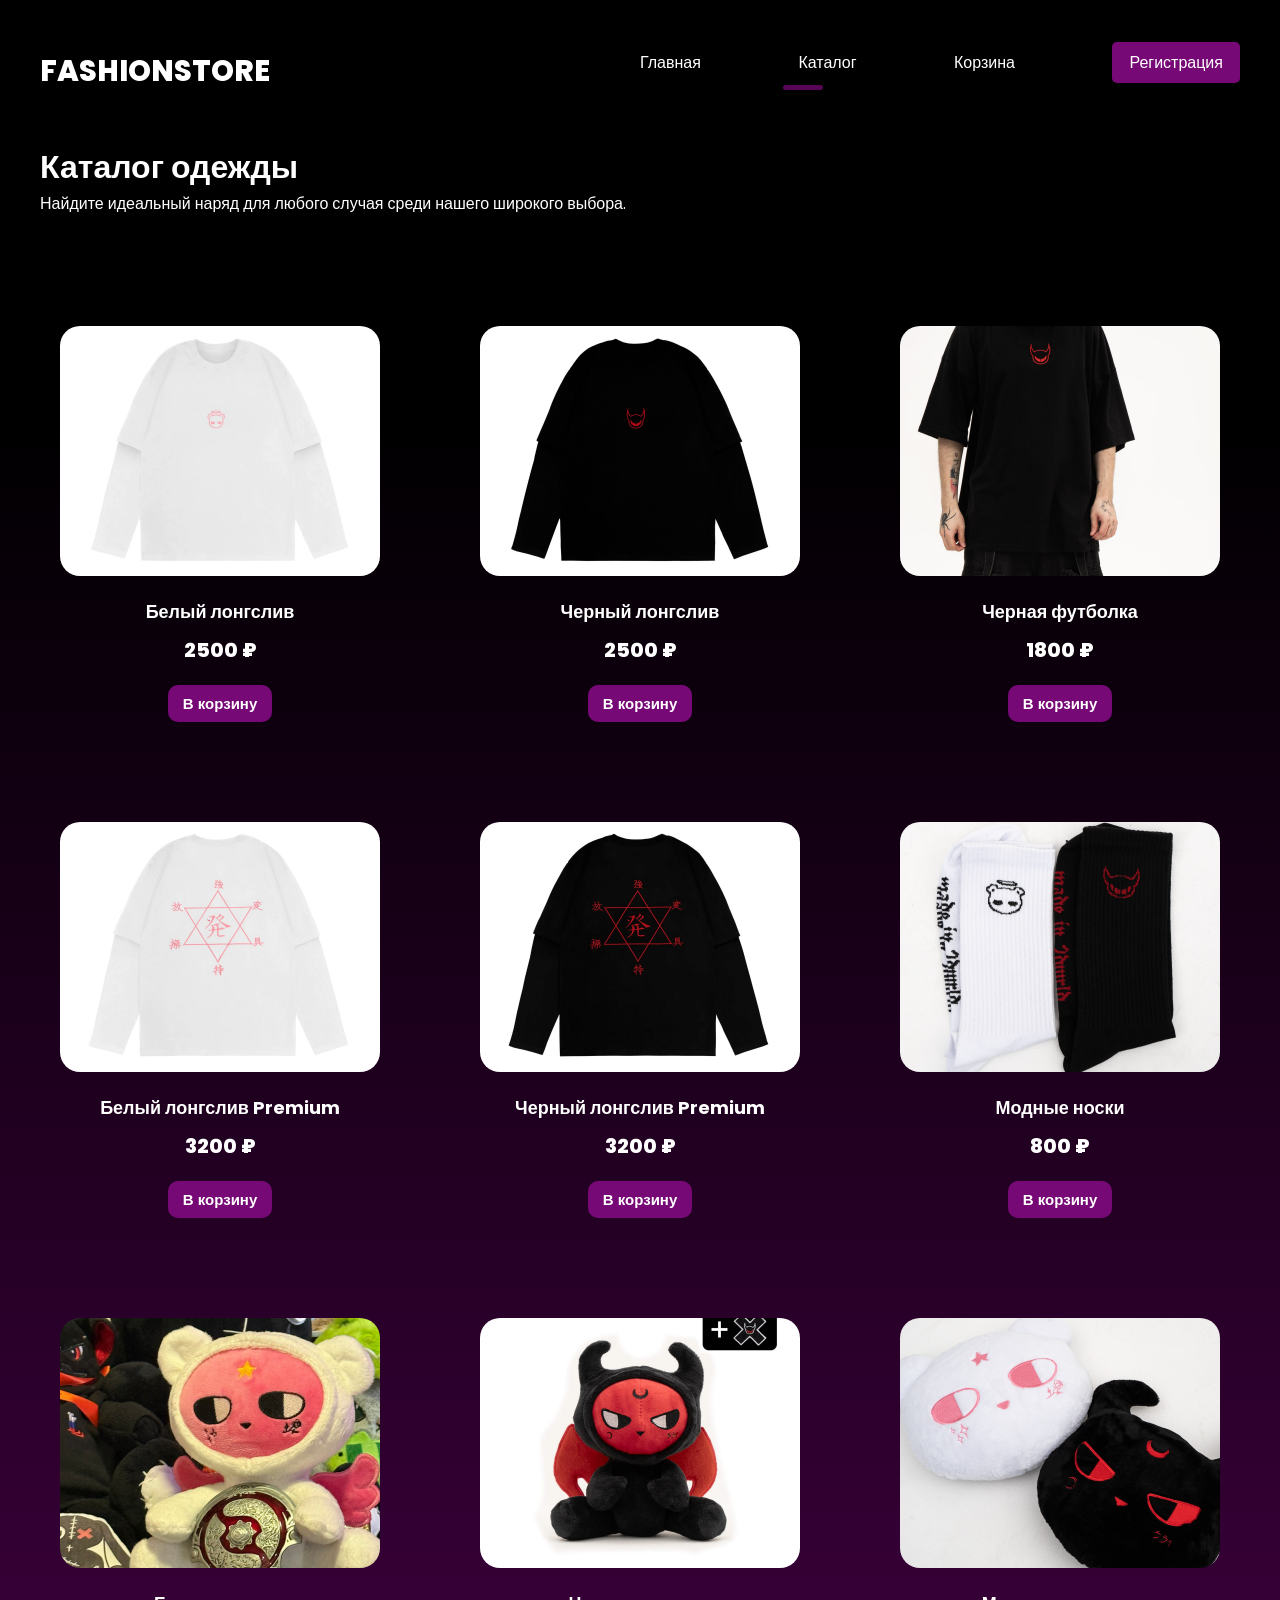
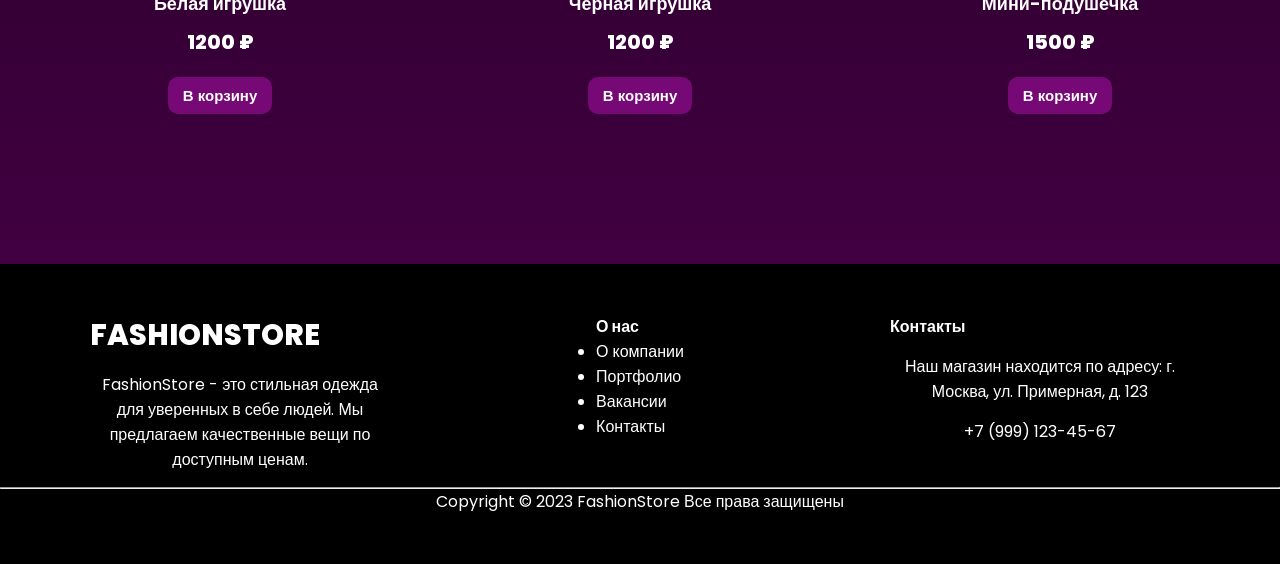
==== catalog.html @ cafc04cb "s" ====
<!DOCTYPE html>
<html lang="ru">
<head>
    <meta charset="UTF-8" />
    <meta name="viewport" content="width=device-width, initial-scale=1.0" />
    <title>Каталог одежды - FashionStore</title>
    <link rel="stylesheet" href="css/main.css" />
</head>
<body>
    <div class="wrapper">
        <header class="container">
            <span class="logo">FashionStore</span>
            <nav>
                <ul>
                    <li><a href="index.html">Главная</a></li>
                    <li class="active"><a href="catalog.html">Каталог</a></li>
                    <li><a href="cart.html">Корзина</a></li>
                    <li class="btn"><a href="#">Регистрация</a></li>
                </ul>
            </nav>
        </header>

        <!-- Catalog Content -->
        <div class="container catalog">
            <h1>Каталог одежды</h1>
            <p>Найдите идеальный наряд для любого случая среди нашего широкого выбора.</p>
            <div class="products-list">
                <div class="block">
                    <div class="product-card">
                        <img src="img/WFL.jpg" alt="Белый лонгслив спереди" class="product-img">
                        <h3>Белый лонгслив</h3>
                        <p>2500 ₽</p>
                        <button class="add-to-cart" data-id="1">В корзину</button>
                    </div>
                    <div class="product-card">
                        <img src="img/BFL.jpg" alt="Черный лонгслив спереди" class="product-img">
                        <h3>Черный лонгслив</h3>
                        <p>2500 ₽</p>
                        <button class="add-to-cart" data-id="2">В корзину</button>
                    </div>
                    <div class="product-card">
                        <img src="img/blackT.jpg" alt="Черная футболка" class="product-img">
                        <h3>Черная футболка</h3>
                        <p>1800 ₽</p>
                        <button class="add-to-cart" data-id="3">В корзину</button>
                    </div>
                </div>
                <div class="block">
                    <div class="product-card">
                        <img src="img/WBL.jpg" alt="Белый лонгслив сзади" class="product-img">
                        <h3>Белый лонгслив Premium</h3>
                        <p>3200 ₽</p>
                        <button class="add-to-cart" data-id="4">В корзину</button>
                    </div>
                    <div class="product-card">
                        <img src="img/BBL.jpg" alt="Черный лонгслив сзади" class="product-img">
                        <h3>Черный лонгслив Premium</h3>
                        <p>3200 ₽</p>
                        <button class="add-to-cart" data-id="5">В корзину</button>
                    </div>
                    <div class="product-card">
                        <img src="img/Socks.jpg" alt="Модные носки" class="product-img">
                        <h3>Модные носки</h3>
                        <p>800 ₽</p>
                        <button class="add-to-cart" data-id="6">В корзину</button>
                    </div>
                </div>
                <div class="block">
                    <div class="product-card">
                        <img src="img/WI.jpg" alt="Белая игрушка" class="product-img">
                        <h3>Белая игрушка</h3>
                        <p>1200 ₽</p>
                        <button class="add-to-cart" data-id="7">В корзину</button>
                    </div>
                    <div class="product-card">
                        <img src="img/BI.jpg" alt="Черная игрушка" class="product-img">
                        <h3>Черная игрушка</h3>
                        <p>1200 ₽</p>
                        <button class="add-to-cart" data-id="8">В корзину</button>
                    </div>
                    <div class="product-card">
                        <img src="img/igrushka.jpg" alt="Мини-подушечка" class="product-img">
                        <h3>Мини-подушечка</h3>
                        <p>1500 ₽</p>
                        <button class="add-to-cart" data-id="9">В корзину</button>
                    </div>
                </div>
            </div>
        </div>

        <footer>
            <div class="blocks container">
                <div>
                    <span class="logo">FashionStore</span>
                    <p>FashionStore - это стильная одежда для уверенных в себе людей. Мы предлагаем качественные вещи по доступным ценам.</p>
                </div>
                <div>
                    <h4>О нас</h4>
                    <ul>
                        <li>О компании</li>
                        <li>Портфолио</li>
                        <li>Вакансии</li>
                        <li>Контакты</li>
                    </ul>
                </div>
                <div>
                    <h4>Контакты</h4>
                    <p>Наш магазин находится по адресу: г. Москва, ул. Примерная, д. 123</p>
                    <p>+7 (999) 123-45-67</p>
                </div>
            </div>
            <hr />
            <p>Copyright © 2023 FashionStore Все права защищены</p>
        </footer>
    </div>

    <script src="js/scripts.js"></script>
</body>
</html>
---- css/main.css ----
@import url('https://fonts.googleapis.com/css2?family=Poppins:wght@400;500;700;800&display=swap');

*{
    margin: 0;
    padding: 0;
    box-sizing: border-box;
}

body{
    font-family: "Poppins", sans-serif;
    font-weight: 400;
    color: #fff;
    font-size: 16px;
    min-height: 100vh;
    display: flex;
    flex-direction: column;
}

#root {
    flex: 1;
    display: flex;
    flex-direction: column;
}

.App {
    flex: 1;
    display: flex;
    flex-direction: column;
}

main {
    flex: 1;
}

a{
    text-decoration: none;
}

img{
    max-width: 100%;
}

.wrapper{
    background: linear-gradient(180deg,rgba(0, 0, 0, 1) 19%, rgba(79, 0, 79, 1) 100%);
    width: 100%;
    flex: 1;
}

.container{
    width: 1200px;
    margin: auto;
}

header{
    padding: 50px 0;
}

.logo{
    text-transform: uppercase;
    font-size: 29px;
    font-weight: 800;
}

nav{
    float: right;
    width: 50%;
}

header nav ul{
    position: relative;
    list-style: none;
    display: flex;
    justify-content: space-between;
    z-index: 2;
}

header nav ul li{
    display: inline-block;
}

header nav ul li a{
    color: #fff;
}

header nav ul li.active::after {
    content: '';
    display: block;
    width: 40px;
    height: 5px;
    position: relative;
    background: #570657;
    border-radius: 10px;
    top: 10px;
    left: -15px;
}

header nav ul li:not(.active):not(.btn) a:hover{
    border-bottom: 5px solid #570657;
}

header nav ul li.btn a, .email .block button{
    background: #770977;
    padding: 9px 17px;
    border-radius: 5px;
    transition: all 500ms ease;
    
}

header nav ul li.btn a:hover, .email .block button:hover{
    background: #3c003c;
    cursor: pointer;
}

.hero{
    padding-bottom: 100px;
    position: relative;
    z-index: 1;
    display: flex;
    justify-content: space-between;
    align-items: center;
}

.hero--info{
    width: 530px;
    padding-top: 70px;
}

.hero--info h2{
    font-size: 20px;
    font-weight: 600;
    color: #770977;
}

.hero--info h1{
    margin: 30px 0;
    font-size: 50px;
    font-weight: 600;
}

.hero--info p{
    margin: 30px 0;
    font-weight: 400;
    line-height: 170%;
}

.hero--info .btn{
    background: #770977;
    width: 195px;
    height: 53px;
    border-radius: 40px;
    color: #fff;
    font-size: 16px;
    font-weight: 400;
    font-family: "Poppins", sans-serif;
    border: 0;
    transition: all 500ms ease;
}

.hero--info .btn:hover{
    background: #3c003c;
    cursor: pointer;
    transform: scale(1.1);
}

.hero-image {
    width: 500px;
    height: 400px;
    border-radius: 20px;
    object-fit: cover;
}

/*Секция с товарами*/

.trends{
    padding-top: 100px;
}

.trends h3{
    font-size: 31px;
    font-weight: 600;
}

.trends .see_all{
    display: block;
    color: #fff;
    background: rgb(50, 50, 50);
    padding: 12px 24px;
    border-radius: 5px;
    float: right;
    transition: all 500ms ease;
}

.trends .see_all:hover{
    transform: scale(1.1);
}

.trends .products{
    display: flex;
    justify-content: space-between;
    width: 100%;
    padding: 50px 0px;
}

.trends .products .block{
    text-align: center;
    width: 23%;
}

.product-img {
    width: 100%;
    height: 300px;
    border-radius: 15px;
    object-fit: cover;
    margin-bottom: 15px;
    transition: all 300ms ease;
}

.product-img:hover {
    transform: scale(1.05);
}

.trends .products .block span{
    margin: 15px 0;
    display: block;
    text-align: center;
    font-size: 20px;
}

.big-txt{
    padding: 50px;
    text-align: center;
    font-size: 35px;
    font-weight: 600;
    width: 800px;
}

.banner{
    display: flex;
    justify-content: space-between;
    align-items: center;
    padding: 50px 0;
}

.banner-image {
    width: 500px;
    height: 300px;
    border-radius: 15px;
    object-fit: cover;
}

.banner .text-block{
    width: 545px;
}

.banner .text-block h2{
    font-size: 30px;
    font-weight: 600;
    margin-bottom: 20px;
}

.banner .text-block p{
    line-height: 250%;
}

.bckimg_txt{
    width: 826px;
}   

.back_image h2{
    font-size: 30px;
    font-weight: 800;
    position: relative;
    text-align: center;
    padding: 100px 0;
    z-index: 2;
}

.back_image p{  
    position: relative;
    text-align: center;
    padding: 20px 0;
    z-index: 2;
}

.category{
    display: block;
    position: relative;
    z-index: 2;
    text-align: center;
    margin: 40px 0;
    font-weight: 600;
    padding: 20px 40px;
    background: rgba(255, 255, 255, 0.1);
    border-radius: 10px;
    transition: all 500ms ease;
}

.category:hover{
    background: rgba(255, 255, 255, 0.2);
    transform: scale(1.05);
    cursor: pointer;
}

.categories ul{
    list-style: none;
    display: flex;
    width: 100%;
    justify-content: space-around;
    text-align: center;
}

.back_image{
    background: rgba(79, 0, 79, 0.5);
    padding: 50px 0;
}

.email{
    padding-bottom: 120px;
}

.email h2{
    padding-top: 30px;
    padding-bottom: 30px;
    font-size: 30px;
}
.email .block p{
    display: block;
    width: 500px;
}

.email .block{
    background-color: #3c003c;
    border-radius: 20px;
    padding: 40px 40px;
    margin-top: 10px;
    display: flex;
    justify-content: space-between;
    align-items: center;
}

.email .block input{
    background: #fff;
    outline: none;
    border: 0;
    border-radius: 20px;
    width: 380px;
    padding: 15px 0px;
    padding-right: 130px;
    padding-left: 10px;
    font-family: "Poppins", sans-serif;
    font-size: 20px;
    font-weight: 800px;
    color: #570657;
    position: relative;
    z-index: 1;
}

.email .block input::placeholder{
    color: gray;
}

.email .block button{
    cursor: pointer;
    border: 0;
    border-radius: 15px;
    padding: 15px 20px;
    color: #fff;
    font-size: 15px;
    position: absolute;
    right: 10px;
    z-index: 2;
    top: 7px
}

footer{
    background: black;
    padding: 50px 0px;
    margin-top: auto;
}

footer .blocks{
    display: flex;
    justify-content: space-between;
    padding: 0 50px;
}

footer .blocks p{
    width: 300px;
    margin: 15px 0;
}

footer p{
    text-align: center;
}

.products-list{
    padding: 80px 0;
}

.products-list .block{
    display: flex;
    justify-content: space-between;
    margin-bottom: 40px;
}

.products-list .block .product-card{
    display: block;
    padding: 30px 20px;
    text-align: center;
    width: 30%;
}

.products-list .block .product-card h3{
    padding-bottom: 10px;
    font-size: 18px;
}

.products-list .block .product-card button{
    background: #770977;
    border: 0;
    padding: 10px 15px;
    color: #fff;
    border-radius: 10px;
    transition: all 500ms ease;
    font-size: 15px;
    font-weight: 600;
    margin-top: 10px;
    cursor: pointer;
}

.products-list .block .product-card button:hover{
    transform: scale(1.05);
    background: #3c003c;
}

.products-list .block .product-card .product-img{
    width: 100%;
    height: 250px;
    border-radius: 20px;
    margin: 0 auto 15px auto;
}

.products-list .block .product-card p{
    font-weight: 800;
    padding-bottom: 10px;
    font-size: 20px;
}

.cart-items {
    margin: 30px 0;
    min-height: 200px;
}

.cart-item {
    display: flex;
    align-items: center;
    background: rgba(255, 255, 255, 0.1);
    border-radius: 10px;
    padding: 20px;
    margin-bottom: 15px;
}

.cart-item-img {
    width: 100px;
    height: 100px;
    border-radius: 10px;
    object-fit: cover;
    margin-right: 20px;
}

.item-info {
    flex-grow: 1;
}

.item-info h3 {
    margin-bottom: 10px;
}

.price {
    font-weight: bold;
    color: #770977;
    font-size: 18px;
}

.remove-btn {
    background: #ff4d4d;
    border: 0;
    padding: 8px 15px;
    color: #fff;
    border-radius: 5px;
    cursor: pointer;
    transition: all 300ms ease;
}

.remove-btn:hover {
    background: #cc0000;
}

.cart-summary {
    text-align: right;
    margin-top: 30px;
    padding-top: 20px;
    border-top: 2px solid rgba(255, 255, 255, 0.3);
}

.checkout-btn {
    background: #770977;
    border: 0;
    padding: 15px 30px;
    color: #fff;
    border-radius: 10px;
    font-size: 18px;
    font-weight: 600;
    cursor: pointer;
    transition: all 300ms ease;
    margin-top: 15px;
}

.checkout-btn:hover {
    background: #3c003c;
    transform: scale(1.05);
}

.cart-empty {
    text-align: center;
    padding: 60px 0;
    color: #888;
}

.cart-empty-icon {
    font-size: 80px;
    margin-bottom: 20px;
    color: #570657;
}
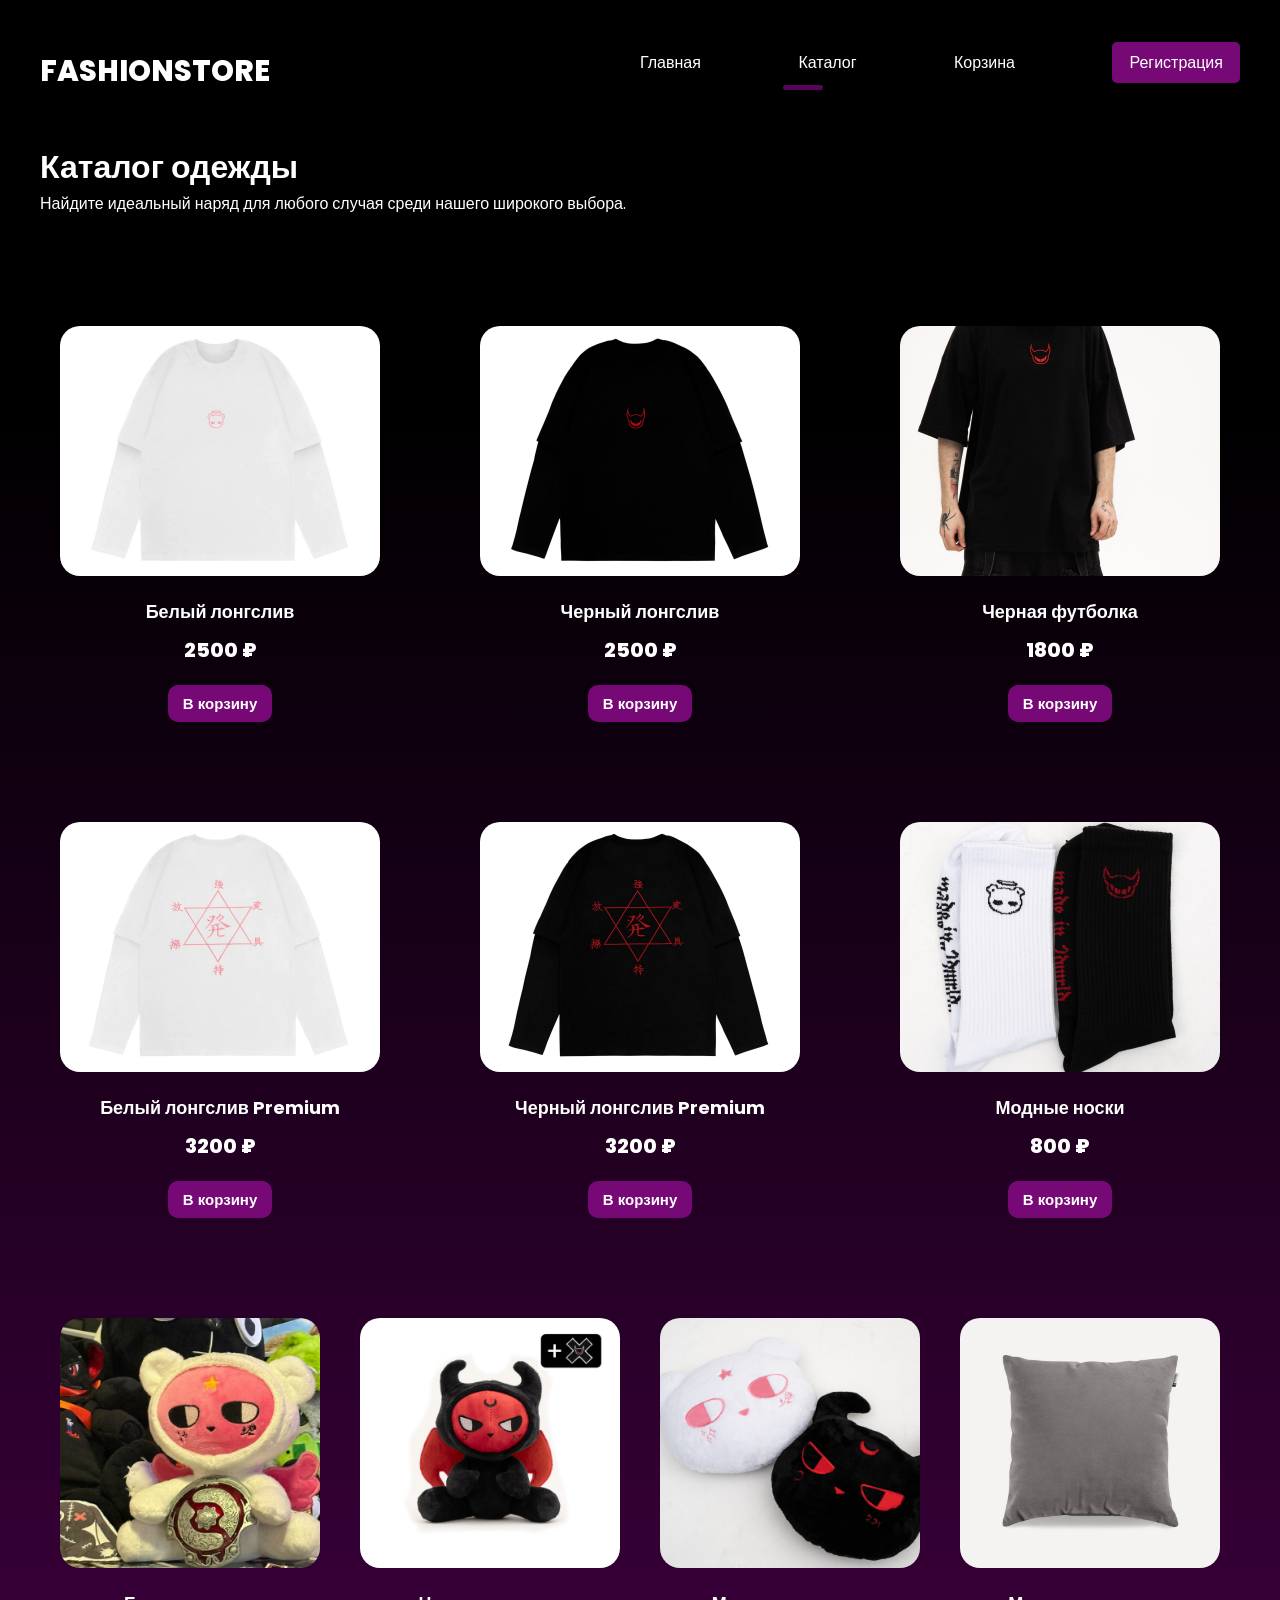
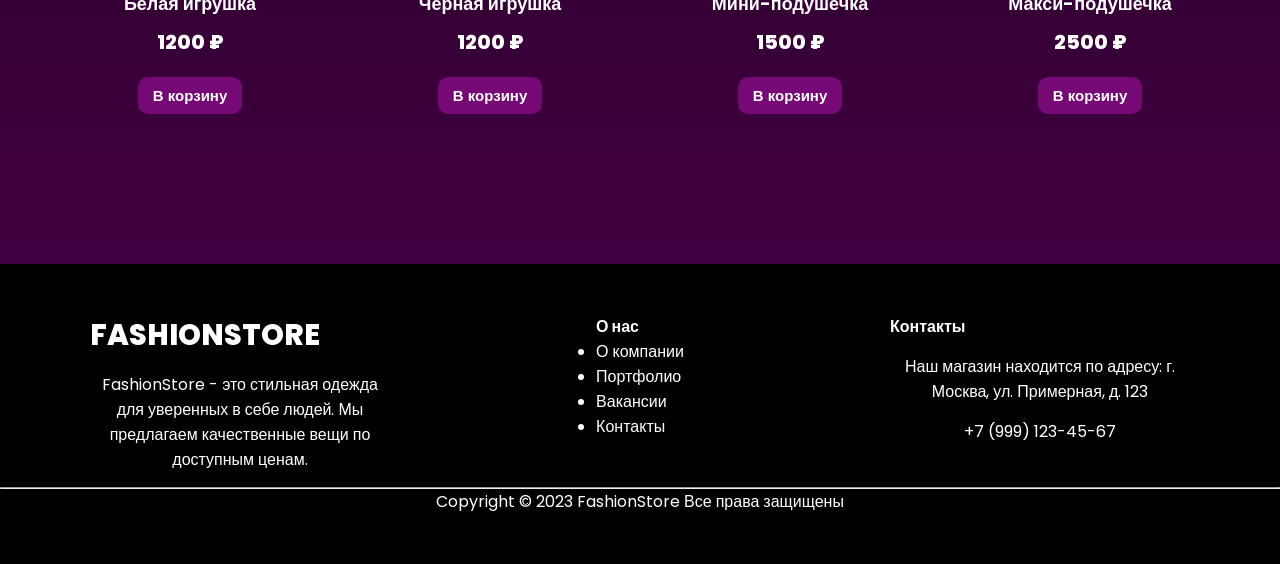
==== commit 25231ed2: "макси подушечка" ====
--- a/catalog.html
+++ b/catalog.html
@@ -84,6 +84,12 @@
                         <p>1500 ₽</p>
                         <button class="add-to-cart" data-id="9">В корзину</button>
                     </div>
+                    <div class="product-card">
+                        <img src="img/pillow.jpg" alt="Мини-подушечка" class="product-img">
+                        <h3>Макси-подушечка</h3>
+                        <p>2500 ₽</p>
+                        <button class="add-to-cart" data-id="9">В корзину</button>
+                    </div>
                 </div>
             </div>
         </div>
